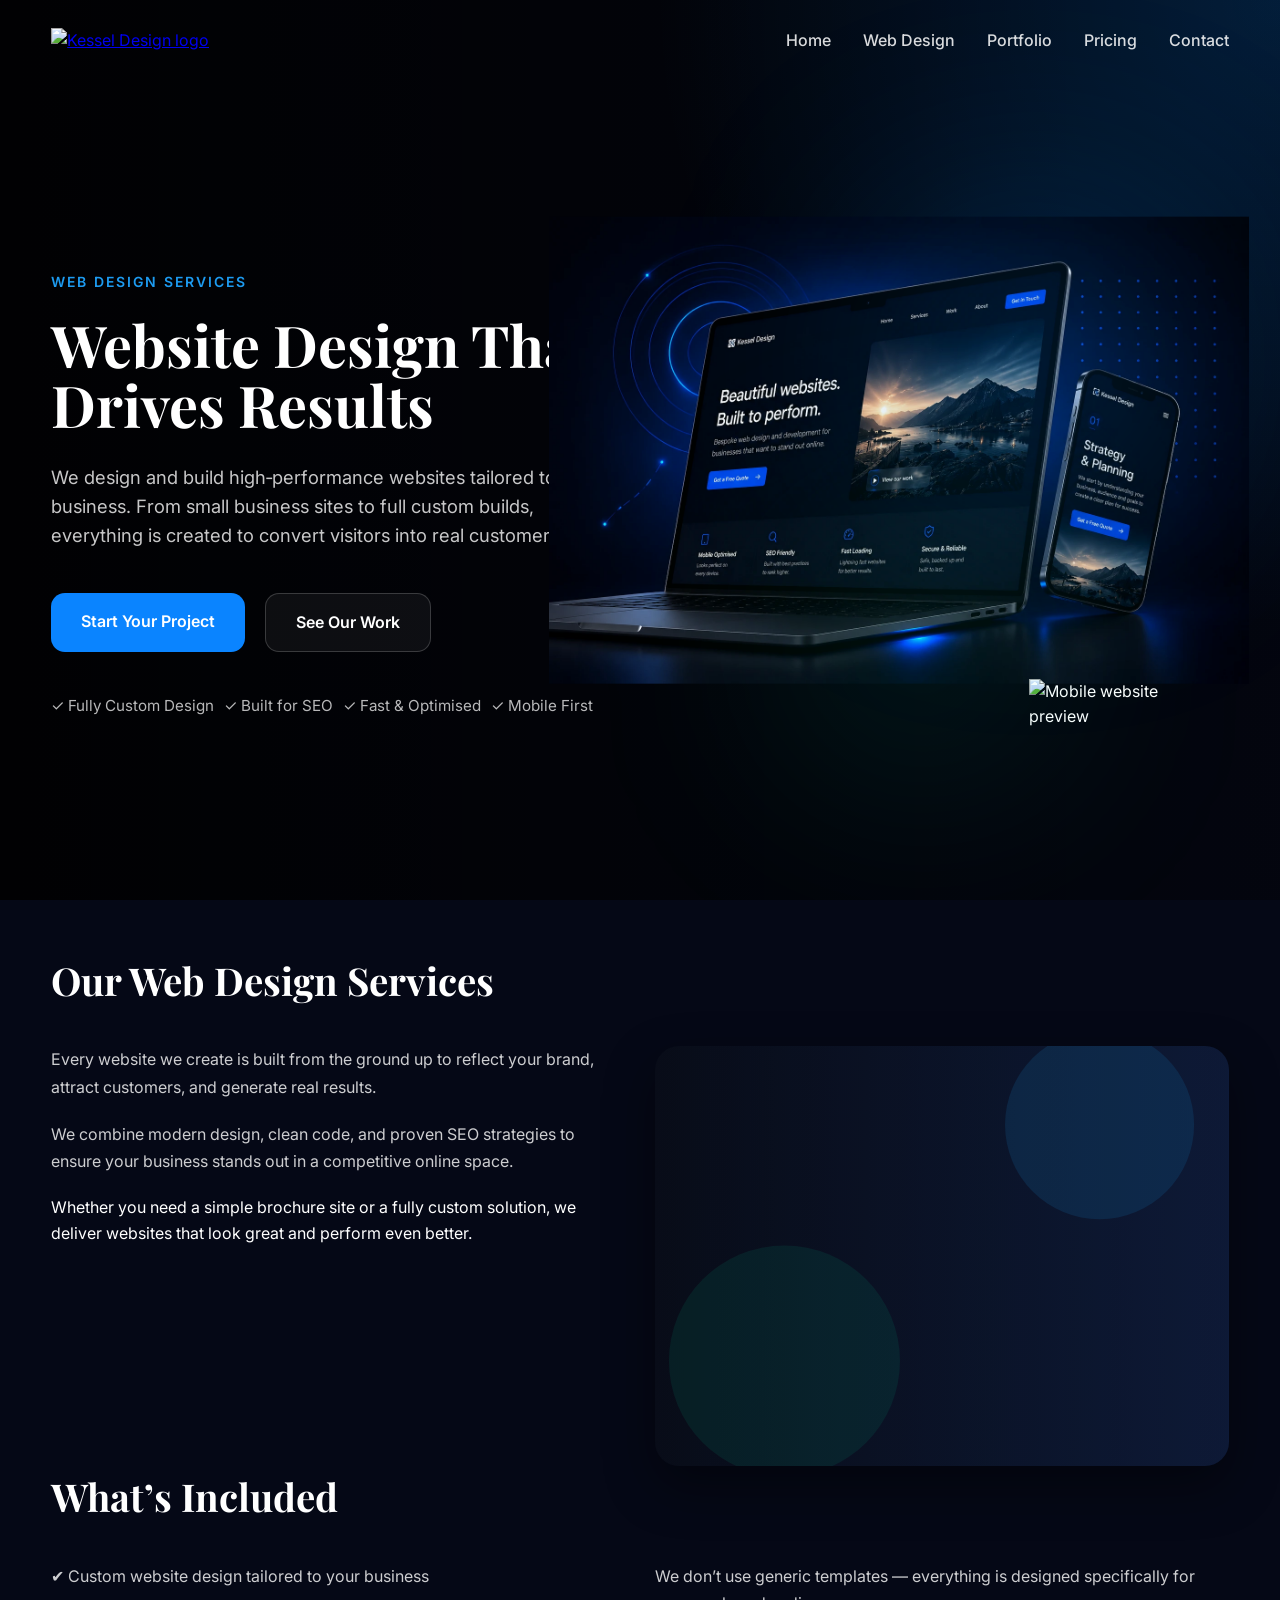
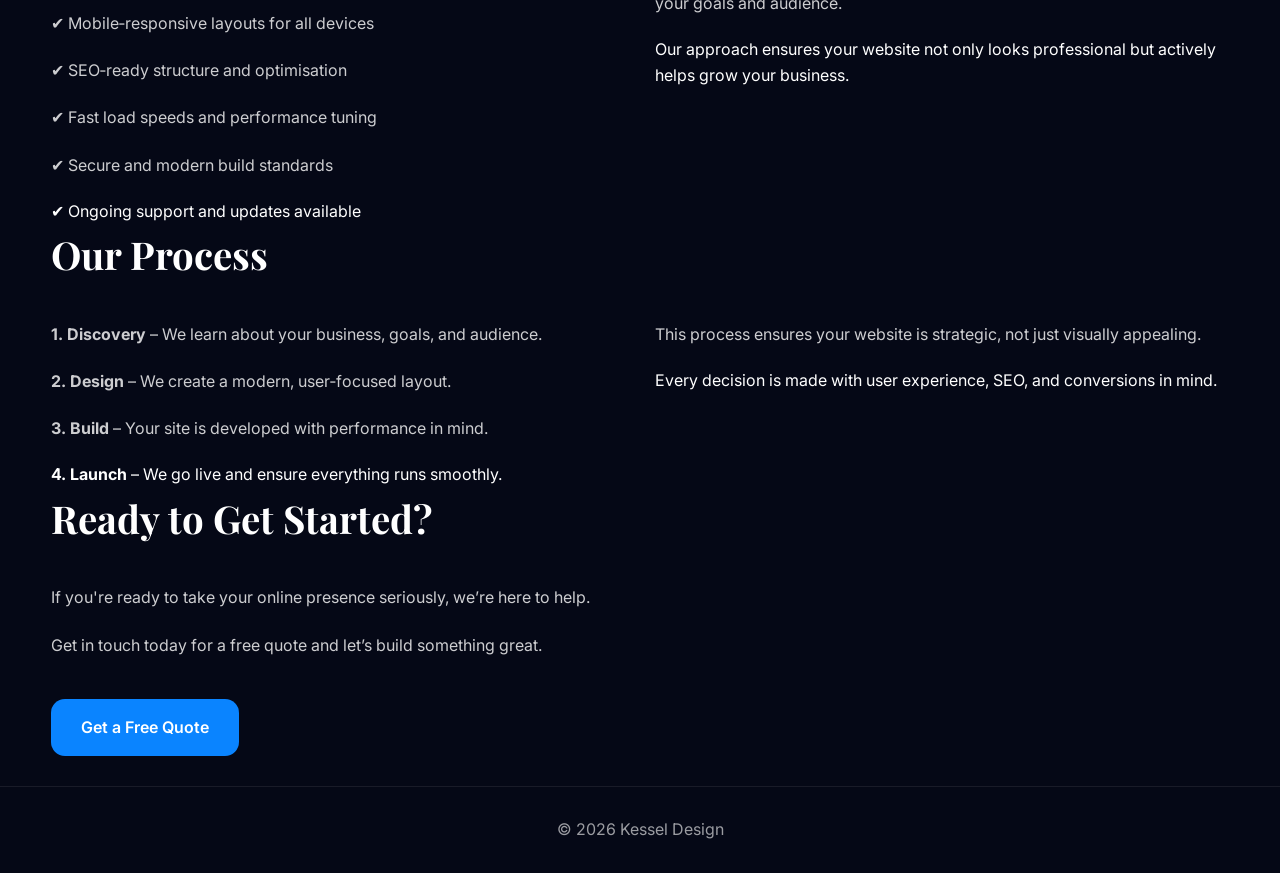
==== web_design.html @ 41a4218b "Added web design page" ====
<!DOCTYPE html>
<html lang="en">
<head>
<meta charset="UTF-8">
<title>Web Design Services | Kessel Design</title>
<meta name="viewport" content="width=device-width, initial-scale=1.0">
<meta name="description" content="Professional web design services in Peacehaven. Custom websites built for performance, SEO, and conversions.">

<link rel="preconnect" href="https://fonts.googleapis.com">
<link rel="preconnect" href="https://fonts.gstatic.com" crossorigin>
<link href="https://fonts.googleapis.com/css2?family=Inter:wght@400;500;600;700&family=Playfair+Display:wght@600;700&display=swap" rel="stylesheet">

<link rel="stylesheet" href="css/style.css">
</head>

<body>

<header class="site-header">
  <div class="container nav">
    <a href="index.html" class="brand">
      <img src="images/logo-card.svf" alt="Kessel Design logo" class="brand-logo">
    </a>

    <nav>
      <a href="index.html">Home</a>
      <a href="web_design.html">Web Design</a>
      <a href="portfolio.html">Portfolio</a>
      <a href="pricing.html">Pricing</a>
      <a href="contact.html">Contact</a>
    </nav>
  </div>
</header>

<section class="hero">
  <div class="hero-overlay"></div>

  <div class="container hero-grid">
    <div class="hero-content">

      <p class="hero-kicker">
        WEB DESIGN SERVICES
      </p>

      <h1>
        Website Design  
        That Drives Results
      </h1>

      <p class="hero-text">
        We design and build high‑performance websites tailored to your business.
        From small business sites to full custom builds, everything is created to
        convert visitors into real customers.
      </p>

      <div class="hero-buttons">
        <a href="contact.html" class="btn btn-primary">
          Start Your Project
        </a>
        <a href="portfolio.html" class="btn btn-secondary">
          See Our Work
        </a>
      </div>

      <div class="hero-features">
        <span>✓ Fully Custom Design</span>
        <span>✓ Built for SEO</span>
        <span>✓ Fast & Optimised</span>
        <span>✓ Mobile First</span>
      </div>
    </div>

    <div class="hero-visual">
      <img src="images/computer_phone.webp" class="laptop" alt="Website design preview">
      <img src="images/mobile-mockup.svf" class="mobile" alt="Mobile website preview">
      <div class="glow glow-1"></div>
      <div class="glow glow-2"></div>
    </div>

  </div>
</section>

<main class="page container">

<h2>Our Web Design Services</h2>

<section class="about-layout">

  <div class="about-text content-block">
    <p>
      Every website we create is built from the ground up to reflect your brand,
      attract customers, and generate real results.
    </p>

    <p>
      We combine modern design, clean code, and proven SEO strategies to ensure
      your business stands out in a competitive online space.
    </p>

    <p>
      Whether you need a simple brochure site or a fully custom solution,
      we deliver websites that look great and perform even better.
    </p>
  </div>

  <div class="about-image"></div>

</section>

<h2>What’s Included</h2>

<section class="about-layout">

  <div class="about-text">
    <p>✔ Custom website design tailored to your business</p>
    <p>✔ Mobile‑responsive layouts for all devices</p>
    <p>✔ SEO‑ready structure and optimisation</p>
    <p>✔ Fast load speeds and performance tuning</p>
    <p>✔ Secure and modern build standards</p>
    <p>✔ Ongoing support and updates available</p>
  </div>

  <div class="about-text">
    <p>
      We don’t use generic templates — everything is designed specifically
      for your goals and audience.
    </p>
    <p>
      Our approach ensures your website not only looks professional
      but actively helps grow your business.
    </p>
  </div>

</section>

<h2>Our Process</h2>

<section class="about-layout">

  <div class="about-text">
    <p><strong>1. Discovery</strong> – We learn about your business, goals, and audience.</p>
    <p><strong>2. Design</strong> – We create a modern, user‑focused layout.</p>
    <p><strong>3. Build</strong> – Your site is developed with performance in mind.</p>
    <p><strong>4. Launch</strong> – We go live and ensure everything runs smoothly.</p>
  </div>

  <div class="about-text">
    <p>
      This process ensures your website is strategic, not just visually appealing.
    </p>
    <p>
      Every decision is made with user experience, SEO, and conversions in mind.
    </p>
  </div>

</section>

<h2>Ready to Get Started?</h2>

<section class="about-layout">

  <div class="about-text">
    <p>
      If you're ready to take your online presence seriously, we’re here to help.
    </p>
    <p>
      Get in touch today for a free quote and let’s build something great.
    </p>

    <a href="contact.html" class="btn btn-primary" style="display:inline-block;margin-top:20px;">
      Get a Free Quote
    </a>
  </div>

</section>

</main>

<footer class="footer">
  <div class="container">
    © 2026 Kessel Design
  </div>
</footer>

</body>
</html>
---- css/style.css ----
*{
  margin:0;
  padding:0;
  box-sizing:border-box;
}

body{
  font-family:'Inter',sans-serif;
  background:#050816;
  color:white;
  line-height:1.6;
}

.container{
  width:min(1400px,92%);
  margin:auto;
}

.site-header{
  position:absolute;
  width:100%;
  z-index:100;
  padding:28px 0;
}

.nav{
  display:flex;
  justify-content:space-between;
  align-items:center;
}

nav{
  display:flex;
  gap:32px;
}

nav a{
  color:rgba(255,255,255,0.85);
  text-decoration:none;
  font-weight:500;
  transition:0.3s ease;
}

nav a:hover{
  color:#1d9bf0;
}

.brand-logo{
  width:140px;
}

.hero{
  position:relative;
  min-height:100vh;
  overflow:hidden;
  display:flex;
  align-items:center;
  background:#050816;
  margin-bottom: 20px
}

.hero-overlay{
  position:absolute;
  inset:0;
  background:
    radial-gradient(circle at top right,
      rgba(0,140,255,0.18),
      transparent 40%),
    linear-gradient(
      to right,
      rgba(0,0,0,0.88),
      rgba(0,0,0,0.35)
    );
}

.hero-grid{
  position:relative;
  z-index:2;
  display:grid;
  grid-template-columns:1fr 1fr;
  gap:60px;
  align-items:center;
}

.hero-content{
  padding: 140px 0 50px;
}

.card-grid {
  display: grid;
  gap: 20px;
  }

.card-grid--two {
  grid-template-columns: repeat(2, 1fr);
}


.card-grid--three {
  display: grid;
  grid-template-columns: repeat(3, 1fr);
  gap: 30px;
}

/* Tablet */
@media (max-width: 1100px) {
  .card-grid--three {
    grid-template-columns: repeat(2, 1fr);
  }
}

/* Mobile */
@media (max-width: 700px) {
  .card-grid--three {
    grid-template-columns: 1fr;
  }
}

.card {
  background: #050816;
  margin-top: 50px;
  padding: 50px;
  border-radius: 8px;
  
border: 1px solid #ddd;
  box-shadow: 0 4px 10px rgba(0, 0, 0, 0.2);
  border-radius: 8px;
  padding: 20px;
}

.card h3 {
  margin-bottom: 20px; /* increase gap below heading */
}

.logo-card{
  width:fit-content;
  background:rgba(255,255,255,0.96);
  padding:22px 34px;
  border-radius:20px;
  box-shadow:0 20px 60px rgba(0,0,0,0.4);
  margin-bottom:40px;
}

.logo-card img{
  width:180px;
}

.hero-kicker{
  color:#1d9bf0;
  letter-spacing:2px;
  font-size:14px;
  font-weight:600;
  margin-bottom:20px;
}

.hero h1{
  font-family:'Playfair Display',serif;
  font-size:clamp(2.6rem,4.5vw,4.5rem);
  line-height:1.05;
  margin-bottom:28px;
  max-width:720px;
}

.hero-text{
  font-size:1.15rem;
  color:rgba(255,255,255,0.78);
  max-width:620px;
  margin-bottom:42px;
}

.hero-buttons{
  display:flex;
  gap:20px;
  margin-bottom:42px;
}

.btn{
  padding:16px 30px;
  border-radius:14px;
  text-decoration:none;
  font-weight:600;
  transition:0.3s ease;
}

.btn-primary{
  background:#0a84ff;
  color:white;
}

.btn-primary:hover{
  transform:translateY(-3px);
}

.btn-secondary{
  border:1px solid rgba(255,255,255,0.18);
  background:rgba(255,255,255,0.05);
  color:white;
}

.hero-features{
  display:flex;
  flex-wrap:wrap;
  gap: 10px;;
  color:rgba(255,255,255,0.72);
  font-size:0.95rem;
}

.hero-visual{
  position:relative;
  height:760px;
}

.laptop{
  position:absolute;
  width:700px;
  right:-20px;
  top:50%;
  transform:translateY(-50%);
}

.mobile{
  position:absolute;
  width:180px;
  right:20px;
  bottom:100px;
}

.glow{
  position:absolute;
  border-radius:50%;
  filter:blur(120px);
}

.glow-1{
  width:280px;
  height:280px;
  background:rgba(0,140,255,0.25);
  top:20%;
  right:10%;
}

.glow-2{
  width:220px;
  height:220px;
  background:rgba(0,255,200,0.16);
  bottom:10%;
  right:35%;
}

.page{
  padding: 30px 0;
}

.page h2{
  font-size:2.4rem;
  margin-top: 0;
  margin-bottom:35px;
  font-family:'Playfair Display',serif;
}

.about-layout{
  display:grid;
  grid-template-columns:1fr 1fr;
  gap: 30px;
  align-items:start;
}

.about-text p:not(:last-child) {
  margin-bottom: 20px;
  line-height: 1.7;
  color: rgba(255,255,255,0.8);
}

.about-image{
  min-height:420px;
  border-radius:24px;
  background:
    linear-gradient(rgba(0,0,0,0.3), rgba(0,0,0,0.3)),
    url('../images/about-bg.svg');
  background-size:cover;
  background-position:center;
  box-shadow:0 20px 50px rgba(0,0,0,0.4);
}

.footer{
  text-align: center;
  border-top:1px solid rgba(255,255,255,0.08);
  padding:30px 0;
  color:rgba(255,255,255,0.6);
}

@media(max-width:1100px){

  .hero-grid,
  .about-layout{
    grid-template-columns:1fr;
  }

  .hero-visual{
    height:500px;
  }

  .laptop{
    width:100%;
    right:0;
  }

  .mobile{
    width:140px;
  }
}

@media(max-width:768px){

  nav{
    display:none;
  }

  .hero-content{
    padding-top:140px;
  }

  .hero-buttons{
    flex-direction:column;
  }

  .hero-features{
    flex-direction:column;
    gap:14px;
  }

  .hero h1{
    font-size:3rem;
  }
}

.services-list {
  padding-left: 40px;
  padding-bottom: 10px;
  padding-top: 10px;
}
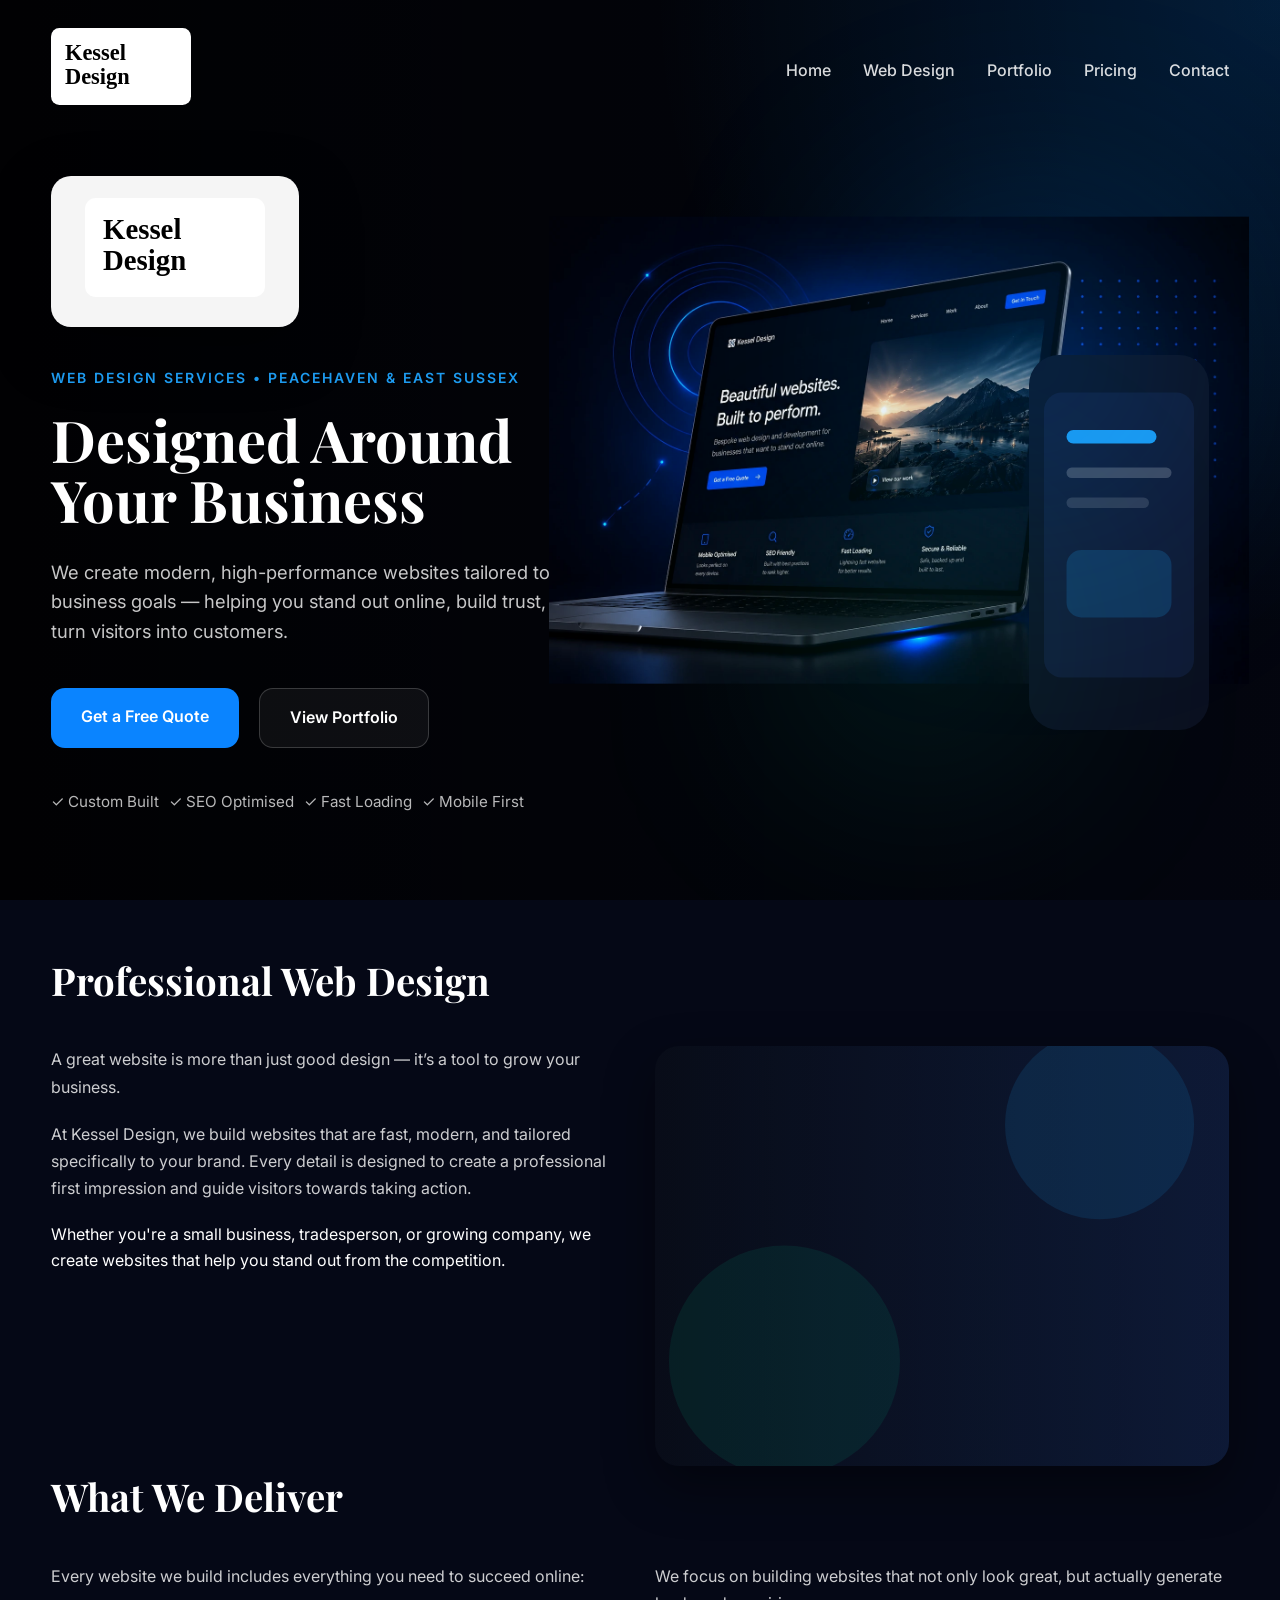
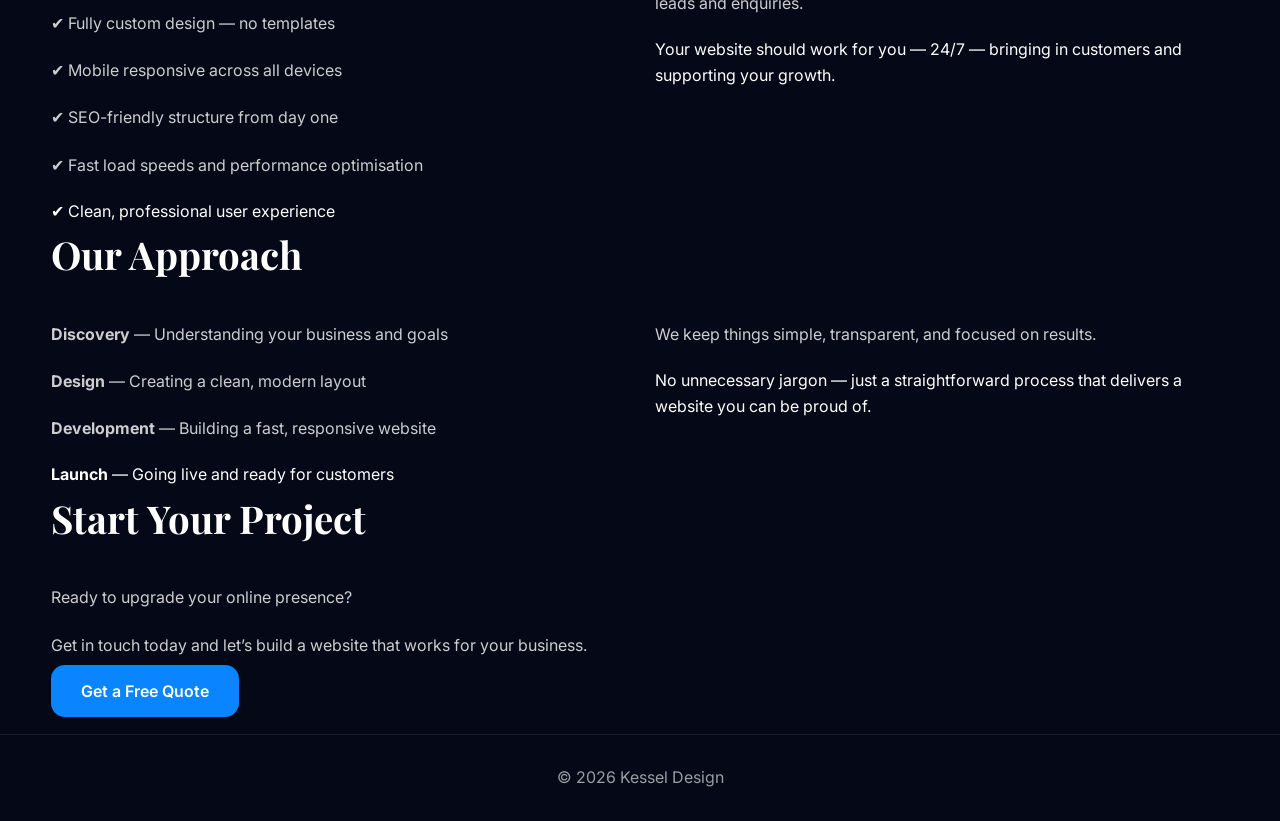
==== commit dab118ed: "Copied content" ====
--- a/web_design.html
+++ b/web_design.html
@@ -4,7 +4,7 @@
 <meta charset="UTF-8">
 <title>Web Design Services | Kessel Design</title>
 <meta name="viewport" content="width=device-width, initial-scale=1.0">
-<meta name="description" content="Professional web design services in Peacehaven. Custom websites built for performance, SEO, and conversions.">
+<meta name="description" content="Professional web design services in Peacehaven. Custom-built websites designed to convert and perform.">
 
 <link rel="preconnect" href="https://fonts.googleapis.com">
 <link rel="preconnect" href="https://fonts.gstatic.com" crossorigin>
@@ -17,8 +17,9 @@
 
 <header class="site-header">
   <div class="container nav">
+
     <a href="index.html" class="brand">
-      <img src="images/logo-card.svf" alt="Kessel Design logo" class="brand-logo">
+      <img src="images/logo-card.svg" alt="Kessel Design logo" class="brand-logo">
     </a>
 
     <nav>
@@ -28,50 +29,53 @@
       <a href="pricing.html">Pricing</a>
       <a href="contact.html">Contact</a>
     </nav>
+
   </div>
 </header>
 
+<!-- HERO (unchanged structure, new content) -->
 <section class="hero">
   <div class="hero-overlay"></div>
 
   <div class="container hero-grid">
+
     <div class="hero-content">
 
+      <div class="logo-card">
+        <img src="images/logo-card.svg" alt="Kessel Design">
+      </div>
+
       <p class="hero-kicker">
-        WEB DESIGN SERVICES
+        WEB DESIGN SERVICES • PEACEHAVEN & EAST SUSSEX
       </p>
 
       <h1>
-        Website Design  
-        That Drives Results
+        Designed Around  
+        Your Business
       </h1>
 
       <p class="hero-text">
-        We design and build high‑performance websites tailored to your business.
-        From small business sites to full custom builds, everything is created to
-        convert visitors into real customers.
+        We create modern, high-performance websites tailored to your business goals —
+        helping you stand out online, build trust, and turn visitors into customers.
       </p>
 
       <div class="hero-buttons">
-        <a href="contact.html" class="btn btn-primary">
-          Start Your Project
-        </a>
-        <a href="portfolio.html" class="btn btn-secondary">
-          See Our Work
-        </a>
+        <a href="contact.html" class="btn btn-primary">Get a Free Quote</a>
+        <a href="portfolio.html" class="btn btn-secondary">View Portfolio</a>
       </div>
 
       <div class="hero-features">
-        <span>✓ Fully Custom Design</span>
-        <span>✓ Built for SEO</span>
-        <span>✓ Fast & Optimised</span>
+        <span>✓ Custom Built</span>
+        <span>✓ SEO Optimised</span>
+        <span>✓ Fast Loading</span>
         <span>✓ Mobile First</span>
       </div>
+
     </div>
 
     <div class="hero-visual">
-      <img src="images/computer_phone.webp" class="laptop" alt="Website design preview">
-      <img src="images/mobile-mockup.svf" class="mobile" alt="Mobile website preview">
+      <img src="images/computer_phone.webp" class="laptop" alt="Website mockup">
+      <img src="images/mobile-mockup.svg" class="mobile" alt="Mobile website mockup">
       <div class="glow glow-1"></div>
       <div class="glow glow-2"></div>
     </div>
@@ -81,24 +85,24 @@
 
 <main class="page container">
 
-<h2>Our Web Design Services</h2>
+<h2>Professional Web Design</h2>
 
 <section class="about-layout">
 
   <div class="about-text content-block">
     <p>
-      Every website we create is built from the ground up to reflect your brand,
-      attract customers, and generate real results.
+      A great website is more than just good design — it’s a tool to grow your business.
     </p>
 
     <p>
-      We combine modern design, clean code, and proven SEO strategies to ensure
-      your business stands out in a competitive online space.
+      At Kessel Design, we build websites that are fast, modern, and tailored specifically
+      to your brand. Every detail is designed to create a professional first impression
+      and guide visitors towards taking action.
     </p>
 
     <p>
-      Whether you need a simple brochure site or a fully custom solution,
-      we deliver websites that look great and perform even better.
+      Whether you're a small business, tradesperson, or growing company,
+      we create websites that help you stand out from the competition.
     </p>
   </div>
 
@@ -106,69 +110,74 @@
 
 </section>
 
-<h2>What’s Included</h2>
+<h2>What We Deliver</h2>
 
 <section class="about-layout">
 
   <div class="about-text">
-    <p>✔ Custom website design tailored to your business</p>
-    <p>✔ Mobile‑responsive layouts for all devices</p>
-    <p>✔ SEO‑ready structure and optimisation</p>
-    <p>✔ Fast load speeds and performance tuning</p>
-    <p>✔ Secure and modern build standards</p>
-    <p>✔ Ongoing support and updates available</p>
+    <p>
+      Every website we build includes everything you need to succeed online:
+    </p>
+
+    <p>✔ Fully custom design — no templates</p>
+    <p>✔ Mobile responsive across all devices</p>
+    <p>✔ SEO-friendly structure from day one</p>
+    <p>✔ Fast load speeds and performance optimisation</p>
+    <p>✔ Clean, professional user experience</p>
   </div>
 
   <div class="about-text">
     <p>
-      We don’t use generic templates — everything is designed specifically
-      for your goals and audience.
+      We focus on building websites that not only look great,
+      but actually generate leads and enquiries.
     </p>
+
     <p>
-      Our approach ensures your website not only looks professional
-      but actively helps grow your business.
+      Your website should work for you — 24/7 — bringing in customers
+      and supporting your growth.
     </p>
   </div>
 
 </section>
 
-<h2>Our Process</h2>
+<h2>Our Approach</h2>
 
 <section class="about-layout">
 
   <div class="about-text">
-    <p><strong>1. Discovery</strong> – We learn about your business, goals, and audience.</p>
-    <p><strong>2. Design</strong> – We create a modern, user‑focused layout.</p>
-    <p><strong>3. Build</strong> – Your site is developed with performance in mind.</p>
-    <p><strong>4. Launch</strong> – We go live and ensure everything runs smoothly.</p>
+    <p><strong>Discovery</strong> — Understanding your business and goals</p>
+    <p><strong>Design</strong> — Creating a clean, modern layout</p>
+    <p><strong>Development</strong> — Building a fast, responsive website</p>
+    <p><strong>Launch</strong> — Going live and ready for customers</p>
   </div>
 
   <div class="about-text">
     <p>
-      This process ensures your website is strategic, not just visually appealing.
+      We keep things simple, transparent, and focused on results.
     </p>
+
     <p>
-      Every decision is made with user experience, SEO, and conversions in mind.
+      No unnecessary jargon — just a straightforward process that delivers
+      a website you can be proud of.
     </p>
   </div>
 
 </section>
 
-<h2>Ready to Get Started?</h2>
+<h2>Start Your Project</h2>
 
 <section class="about-layout">
 
   <div class="about-text">
     <p>
-      If you're ready to take your online presence seriously, we’re here to help.
-    </p>
-    <p>
-      Get in touch today for a free quote and let’s build something great.
+      Ready to upgrade your online presence?
     </p>
 
-    <a href="contact.html" class="btn btn-primary" style="display:inline-block;margin-top:20px;">
-      Get a Free Quote
-    </a>
+    <p>
+      Get in touch today and let’s build a website that works for your business.
+    </p>
+
+    <a href="contact.html" class="btn btn-primary">Get a Free Quote</a>
   </div>
 
 </section>
